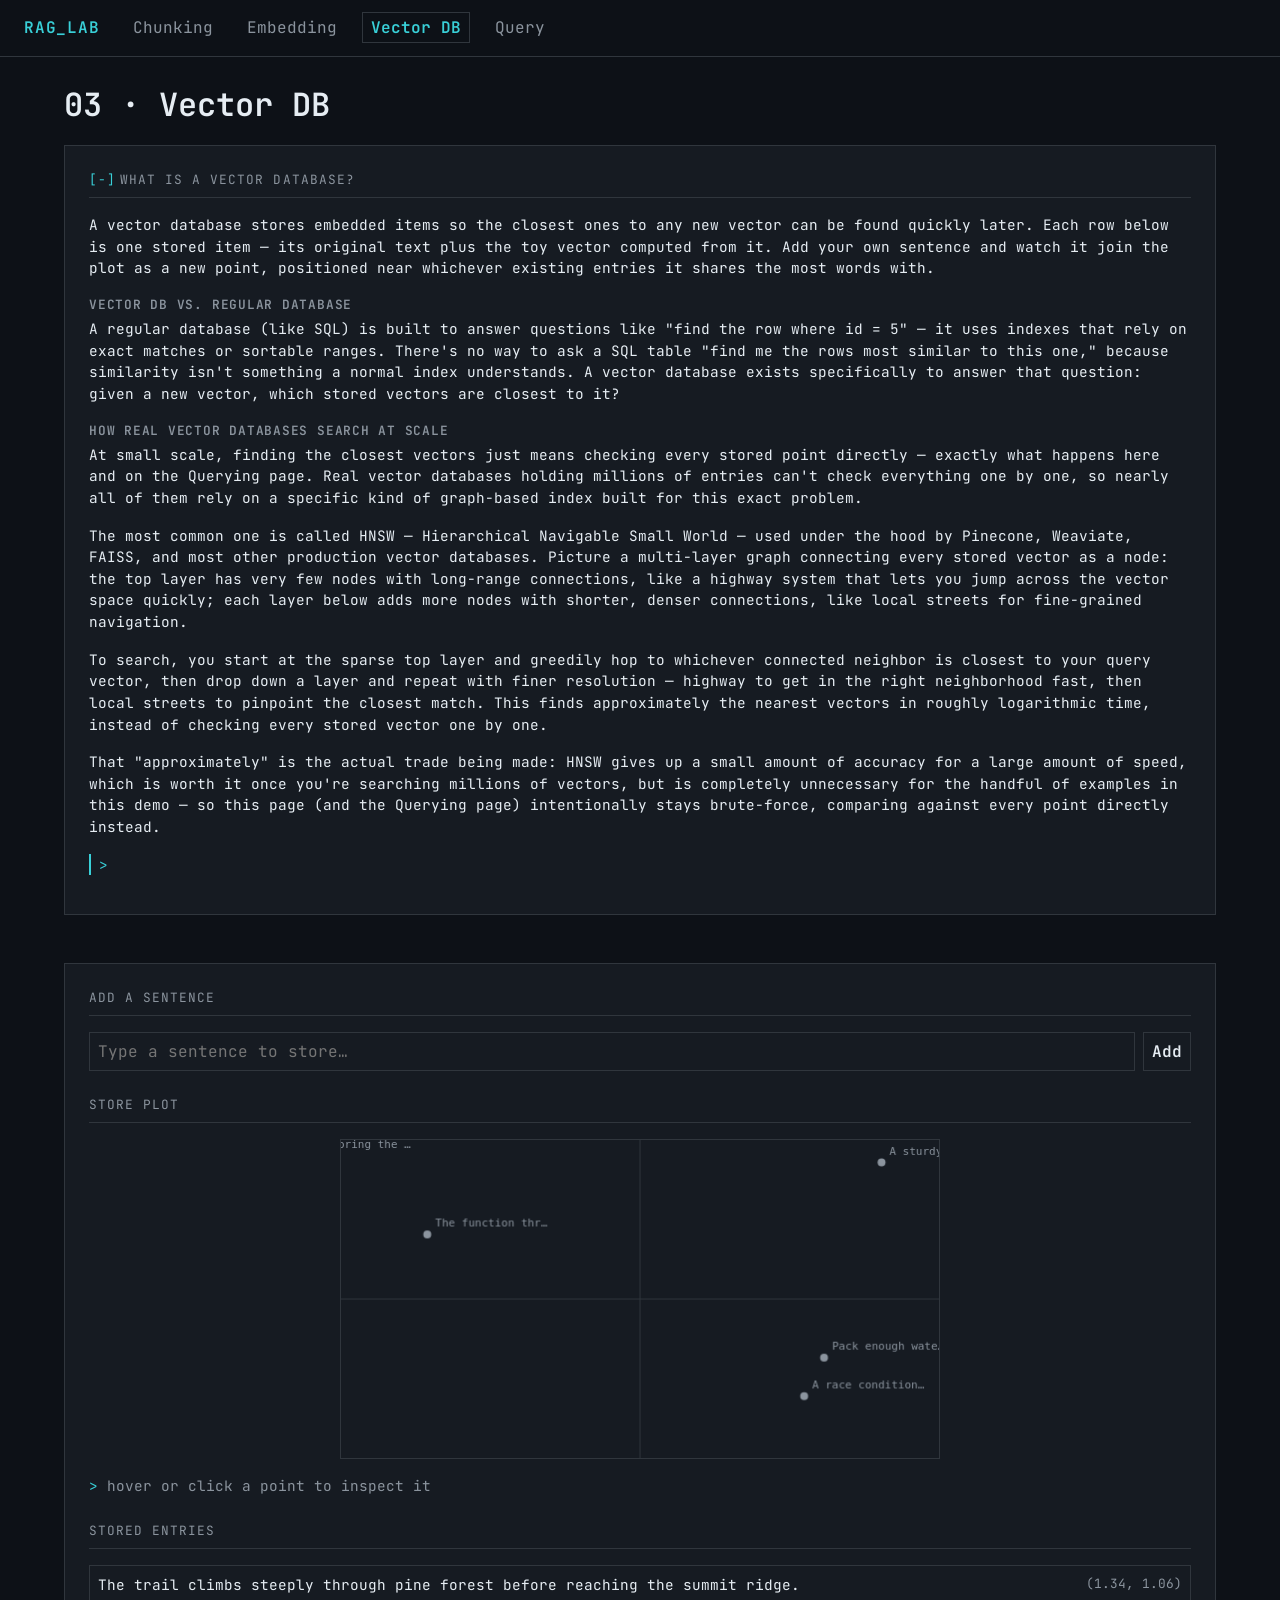
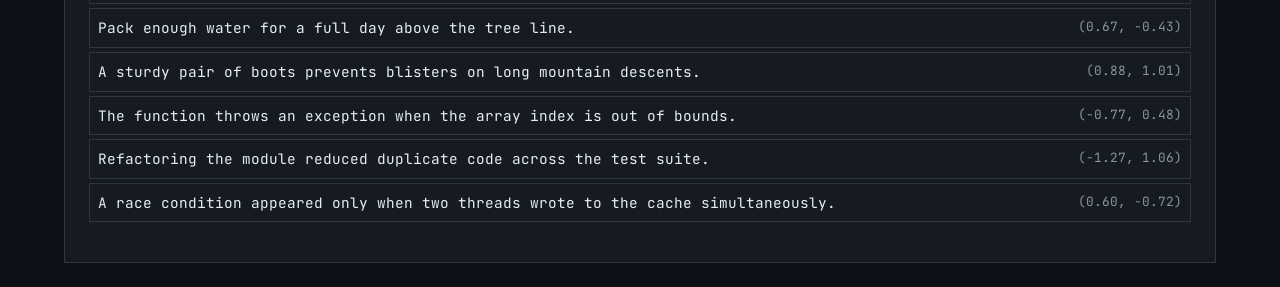
==== vectordb.html @ 8239b518 "Add RAG Learning Page: interactive static site for the four RAG stages Static, dependency-free site " ====
<!DOCTYPE html>
<html lang="en">
<head>
<meta charset="UTF-8" />
<meta name="viewport" content="width=device-width, initial-scale=1.0" />
<title>Vector DB — RAG_LAB</title>
<link rel="preconnect" href="https://fonts.googleapis.com" />
<link rel="preconnect" href="https://fonts.gstatic.com" crossorigin />
<link href="https://fonts.googleapis.com/css2?family=JetBrains+Mono:wght@400;600&display=swap" rel="stylesheet" />
<link rel="stylesheet" href="styles.css" />
</head>
<body>

<nav class="site-nav">
  <a class="brand" href="index.html">RAG_LAB</a>
  <ul class="nav-links">
    <li><a href="chunking.html">Chunking</a></li>
    <li><a href="embedding.html">Embedding</a></li>
    <li><a href="vectordb.html" class="active">Vector DB</a></li>
    <li><a href="query.html">Query</a></li>
  </ul>
</nav>

<main class="page-main">
  <h1>03 · Vector DB</h1>

  <div class="stage-layout">
    <div class="panel explanation-panel">
      <button class="panel-title collapsible" id="explanation-toggle" aria-expanded="true">
        <span class="toggle-indicator" id="toggle-indicator">[-]</span>What Is A Vector Database?
      </button>
      <div class="explanation-body" id="explanation-body">
        <div class="explanation-general" id="explanation-general"></div>
        <p class="explanation-reactive" id="explanation-reactive"></p>
      </div>
    </div>

    <div class="panel">
      <div class="panel-title">Add A Sentence</div>
      <div class="control-row" style="display: flex; gap: 8px;">
        <input type="text" id="add-input" style="flex: 1;" placeholder="Type a sentence to store…" />
        <button id="add-button">Add</button>
      </div>

      <div class="panel-title" style="margin-top: 24px;">Store Plot</div>
      <canvas class="plot" id="plot" width="600" height="320"></canvas>
      <p class="summary-line" id="plot-hint">hover or click a point to inspect it</p>

      <div class="panel-title" style="margin-top: 24px;">Stored Entries</div>
      <ul class="entry-list" id="entry-list"></ul>
    </div>
  </div>
</main>

<script src="ragmath.js"></script>
<script src="vectordb.js"></script>
</body>
</html>
---- styles.css ----
/* ===========================================================
   RAG Learning Page — "Terminal Lab" design system
   All colors, spacing, and type live here as tokens.
   No component file should ever use an inline hex value.
   =========================================================== */

:root {
  /* Color */
  --bg: #0d1117;
  --surface: #161b22;
  --border: #30363d;
  --text-primary: #e6edf3;
  --text-secondary: #8b949e;
  --accent: #39d0d8;
  --accent-dim: #1f6e72;
  --success: #3fb950;
  --error: #f85149;

  /* Typography */
  --font-mono: "JetBrains Mono", ui-monospace, "SFMono-Regular", Menlo, Consolas, monospace;
  --fs-xs: 0.8rem;
  --fs-sm: 0.9rem;
  --fs-base: 1rem;
  --fs-lg: 1.25rem;
  --fs-xl: 1.75rem;
  --fs-2xl: 2.25rem;
  --fw-regular: 400;
  --fw-bold: 600;

  /* Spacing (4px base unit) */
  --space-1: 4px;
  --space-2: 8px;
  --space-3: 16px;
  --space-4: 24px;
  --space-5: 32px;
  --space-6: 48px;

  /* Shape */
  --radius: 0px;
  --border-width: 1px;

  /* Motion */
  --flash-duration: 400ms;
  --transition-fast: 120ms ease-out;
}

/* ---------- Reset & base ---------- */

* {
  box-sizing: border-box;
}

html, body {
  margin: 0;
  padding: 0;
}

body {
  background: var(--bg);
  color: var(--text-primary);
  font-family: var(--font-mono);
  font-size: var(--fs-base);
  font-weight: var(--fw-regular);
  line-height: 1.5;
}

h1, h2, h3 {
  font-weight: var(--fw-bold);
  margin: 0 0 var(--space-3) 0;
}

a {
  color: var(--text-primary);
  text-decoration: none;
}

button, select, input, textarea {
  font-family: var(--font-mono);
  font-size: var(--fs-base);
  color: var(--text-primary);
  background: var(--surface);
  border: var(--border-width) solid var(--border);
  border-radius: var(--radius);
  padding: var(--space-2);
}

button {
  cursor: pointer;
  font-weight: var(--fw-bold);
  transition: border-color var(--transition-fast);
}

button:hover,
select:hover,
input:hover,
textarea:hover {
  border-color: var(--accent);
}

button:focus-visible,
select:focus-visible,
input:focus-visible,
textarea:focus-visible,
a:focus-visible,
[tabindex]:focus-visible {
  outline: var(--border-width) solid var(--accent);
  outline-offset: 2px;
}

textarea {
  width: 100%;
  resize: vertical;
  min-height: 4.5em;
}

label {
  display: block;
  font-size: var(--fs-xs);
  color: var(--text-secondary);
  margin-bottom: var(--space-1);
}

input[type="range"] {
  width: 100%;
  padding: 0;
  accent-color: var(--accent);
}

/* ---------- Top nav ---------- */

.site-nav {
  display: flex;
  align-items: center;
  gap: var(--space-4);
  padding: var(--space-3) var(--space-4);
  border-bottom: var(--border-width) solid var(--border);
}

.site-nav .brand {
  font-weight: var(--fw-bold);
  color: var(--accent);
  letter-spacing: 0.05em;
}

.site-nav .nav-links {
  display: flex;
  gap: var(--space-3);
  list-style: none;
  margin: 0;
  padding: 0;
}

.site-nav .nav-links a {
  color: var(--text-secondary);
  padding: var(--space-1) var(--space-2);
  border: var(--border-width) solid transparent;
  transition: border-color var(--transition-fast), color var(--transition-fast);
}

.site-nav .nav-links a:hover {
  border-color: var(--accent);
  color: var(--text-primary);
}

.site-nav .nav-links a.active {
  color: var(--accent);
  border-color: var(--border);
  font-weight: var(--fw-bold);
}

/* ---------- Page layout ---------- */

.page-main {
  padding: var(--space-4);
  max-width: 1200px;
  margin: 0 auto;
}

.stage-layout {
  display: flex;
  flex-direction: column;
  gap: var(--space-4);
}

.panel {
  background: var(--surface);
  border: var(--border-width) solid var(--border);
  border-radius: var(--radius);
  padding: var(--space-4);
}

.panel + .panel {
  margin-top: var(--space-4);
}

.panel-title {
  font-size: var(--fs-xs);
  color: var(--text-secondary);
  text-transform: uppercase;
  letter-spacing: 0.08em;
  margin-bottom: var(--space-3);
  border-bottom: var(--border-width) solid var(--border);
  padding-bottom: var(--space-2);
}

.control-row {
  margin-bottom: var(--space-3);
}

.control-row .value-readout {
  color: var(--accent);
  font-weight: var(--fw-bold);
}

/* ---------- Explanation panel ---------- */

.panel-title.collapsible {
  all: unset;
  box-sizing: border-box;
  display: block;
  width: 100%;
  font-family: var(--font-mono);
  font-size: var(--fs-xs);
  color: var(--text-secondary);
  text-transform: uppercase;
  letter-spacing: 0.08em;
  margin-bottom: var(--space-3);
  border-bottom: var(--border-width) solid var(--border);
  padding-bottom: var(--space-2);
  cursor: pointer;
}

.panel-title.collapsible:hover {
  color: var(--accent);
  border-bottom-color: var(--accent);
}

.panel-title.collapsible:focus-visible {
  outline: var(--border-width) solid var(--accent);
  outline-offset: 2px;
}

.panel-title.collapsible .toggle-indicator {
  color: var(--accent);
  margin-right: var(--space-1);
}

.explanation-body.collapsed {
  display: none;
}

.explanation-panel .explanation-general {
  color: var(--text-primary);
  font-size: var(--fs-sm);
  margin-bottom: var(--space-3);
}

.explanation-panel .explanation-general p {
  margin: 0 0 var(--space-3) 0;
}

.explanation-panel .explanation-general p:last-child {
  margin-bottom: 0;
}

.explanation-panel .explanation-general h3 {
  font-size: var(--fs-xs);
  color: var(--text-secondary);
  text-transform: uppercase;
  letter-spacing: 0.06em;
  margin: 0 0 var(--space-1) 0;
}

.explanation-panel .explanation-reactive {
  color: var(--accent);
  font-size: var(--fs-sm);
  border-left: 2px solid var(--accent);
  padding-left: var(--space-2);
}

.explanation-panel .explanation-reactive::before {
  content: "> ";
}

/* ---------- Chunk blocks ---------- */

.chunk-list {
  display: flex;
  flex-wrap: wrap;
  gap: var(--space-2);
  margin: var(--space-3) 0;
}

.chunk-block {
  border: var(--border-width) solid var(--border);
  padding: var(--space-2) var(--space-3);
  font-size: var(--fs-sm);
  white-space: pre-wrap;
  max-width: 260px;
}

.chunk-block .chunk-label {
  display: block;
  color: var(--text-secondary);
  font-size: var(--fs-xs);
  margin-bottom: var(--space-1);
}

/* ---------- Token chips (preprocessing preview) ---------- */

.token-list {
  display: flex;
  flex-wrap: wrap;
  gap: var(--space-2);
  margin: var(--space-3) 0;
}

.token-chip {
  border: var(--border-width) solid var(--border);
  padding: var(--space-1) var(--space-2);
  font-size: var(--fs-sm);
}

.token-chip.kept {
  border-color: var(--accent);
  color: var(--text-primary);
}

.token-chip.removed {
  color: var(--text-secondary);
  text-decoration: line-through;
  opacity: 0.7;
}

.summary-line {
  color: var(--text-secondary);
  font-size: var(--fs-sm);
}

.summary-line::before {
  content: "> ";
  color: var(--accent);
}

/* ---------- Flash animation (the only motion pattern) ---------- */

@keyframes flash-bg {
  0% { background-color: var(--accent-dim); }
  100% { background-color: transparent; }
}

.flash {
  animation: flash-bg var(--flash-duration) ease-out;
}

/* ---------- Vector / list displays ---------- */

.entry-list {
  list-style: none;
  margin: 0 0 var(--space-3) 0;
  padding: 0;
  display: flex;
  flex-direction: column;
  gap: var(--space-1);
}

.entry-list li {
  border: var(--border-width) solid var(--border);
  padding: var(--space-2);
  font-size: var(--fs-sm);
  display: flex;
  justify-content: space-between;
  gap: var(--space-2);
}

.entry-list li .coords {
  color: var(--text-secondary);
  font-size: var(--fs-xs);
}

.entry-list li.selected {
  border-color: var(--accent);
}

.entry-list li.rank-1 {
  border-color: var(--accent);
}

.entry-list li .score {
  color: var(--accent);
  font-weight: var(--fw-bold);
}

canvas.plot {
  display: block;
  width: 100%;
  max-width: 600px;
  aspect-ratio: 600 / 320;
  height: auto;
  margin: var(--space-3) auto;
  border: var(--border-width) solid var(--border);
}

/* ---------- Bar readout (toy vector dimensions, range -1..1) ---------- */

.bar-row {
  display: flex;
  align-items: center;
  gap: var(--space-2);
  margin-bottom: var(--space-2);
  font-size: var(--fs-sm);
}

.bar-row .bar-dim {
  width: 1.2em;
  color: var(--text-secondary);
}

.bar-track {
  position: relative;
  flex: 1;
  height: 10px;
  border: var(--border-width) solid var(--border);
  background: var(--bg);
}

.bar-track .bar-zero {
  position: absolute;
  top: -2px;
  bottom: -2px;
  left: 50%;
  width: 1px;
  background: var(--border);
}

.bar-track .bar-fill {
  position: absolute;
  top: 0;
  bottom: 0;
  background: var(--accent);
}

.bar-row .bar-value {
  width: 4.5em;
  text-align: right;
  color: var(--accent);
}

/* ---------- Landing page pipeline diagram ---------- */

.site-title {
  font-size: var(--fs-2xl);
}

.pipeline {
  display: flex;
  gap: var(--space-3);
  margin: var(--space-5) 0;
  flex-wrap: wrap;
}

.pipeline-step {
  flex: 1 1 200px;
  border: var(--border-width) solid var(--border);
  padding: var(--space-4);
  transition: border-color var(--transition-fast);
}

.pipeline-step:hover {
  border-color: var(--accent);
}

.pipeline-step .step-index {
  color: var(--accent);
  font-size: var(--fs-xs);
}

.pipeline-step h2 {
  font-size: var(--fs-lg);
  margin: var(--space-1) 0 var(--space-2) 0;
}

.pipeline-step p {
  color: var(--text-secondary);
  font-size: var(--fs-sm);
  margin: 0;
}

.pipeline-arrow {
  display: flex;
  align-items: center;
  color: var(--border);
  font-size: var(--fs-lg);
}

@media (max-width: 860px) {
  .pipeline {
    flex-direction: column;
  }
  .pipeline-arrow {
    justify-content: center;
    transform: rotate(90deg);
  }
}
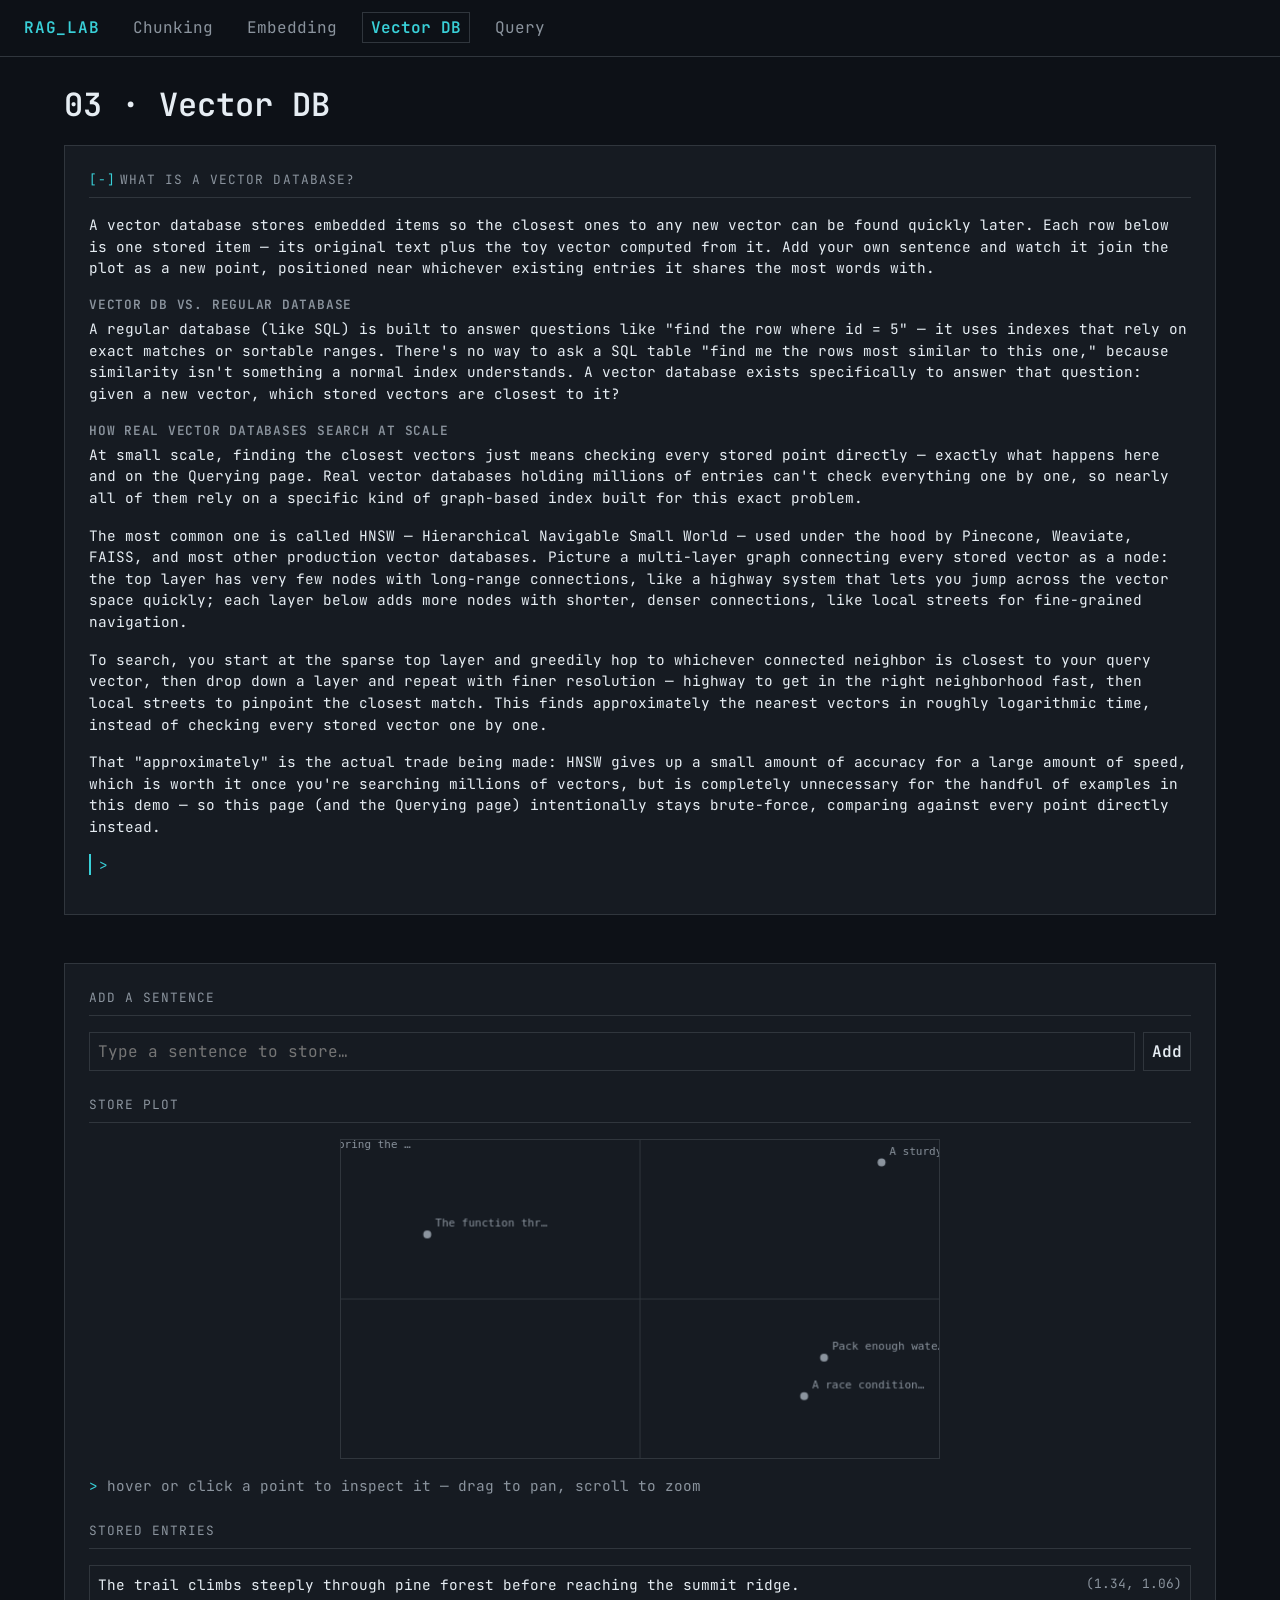
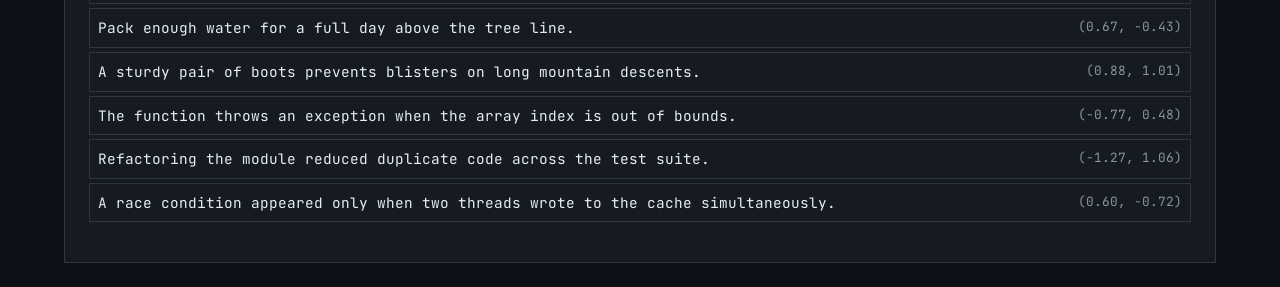
==== commit fd073805: "Make store/similarity plots draggable and zoomable Toy embedding coordinates can land outside [-1, 1" ====
--- a/vectordb.html
+++ b/vectordb.html
@@ -44,7 +44,7 @@
 
       <div class="panel-title" style="margin-top: 24px;">Store Plot</div>
       <canvas class="plot" id="plot" width="600" height="320"></canvas>
-      <p class="summary-line" id="plot-hint">hover or click a point to inspect it</p>
+      <p class="summary-line" id="plot-hint">hover or click a point to inspect it — drag to pan, scroll to zoom</p>
 
       <div class="panel-title" style="margin-top: 24px;">Stored Entries</div>
       <ul class="entry-list" id="entry-list"></ul>
--- a/styles.css
+++ b/styles.css
@@ -399,6 +399,7 @@
   height: auto;
   margin: var(--space-3) auto;
   border: var(--border-width) solid var(--border);
+  cursor: grab;
 }
 
 /* ---------- Bar readout (toy vector dimensions, range -1..1) ---------- */
